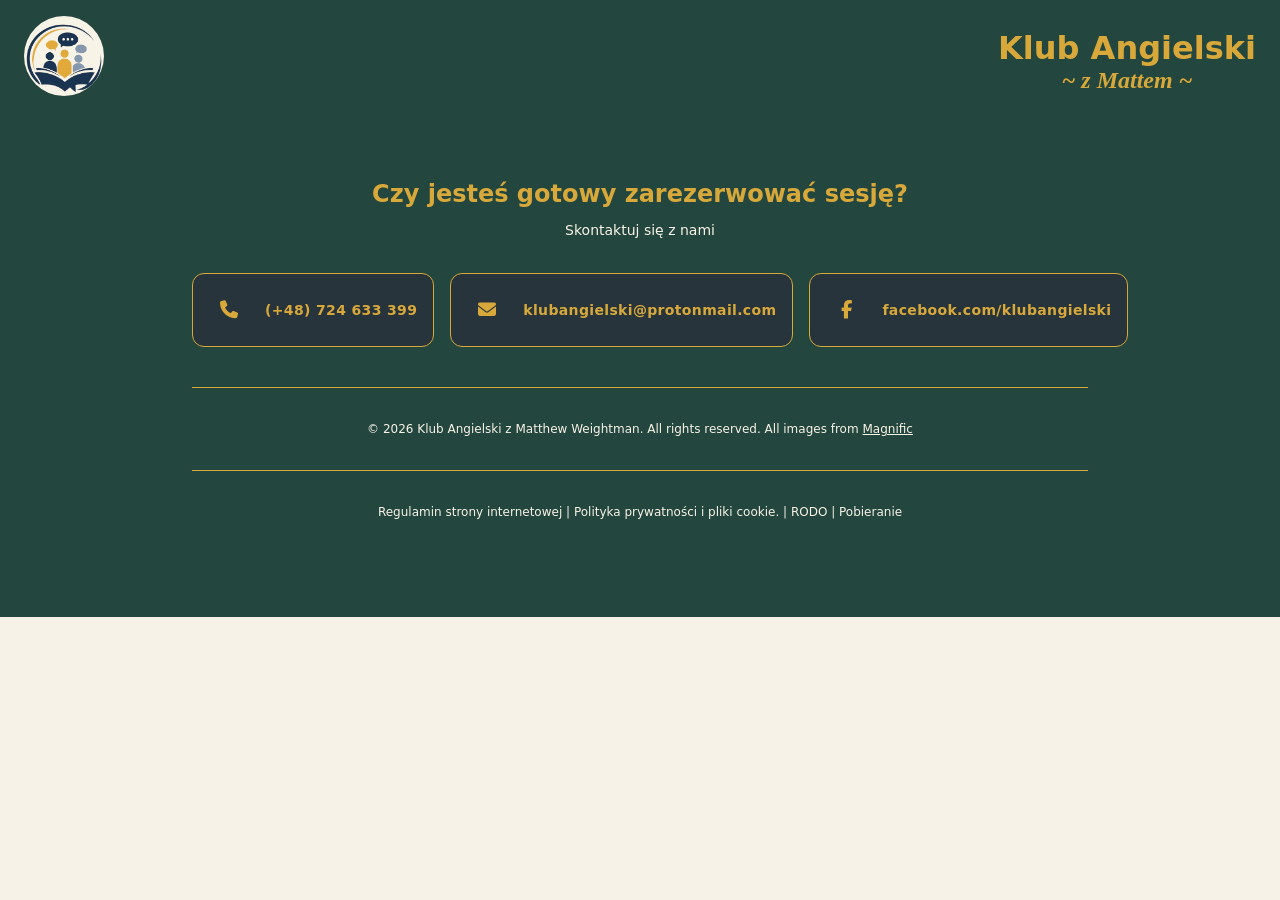
==== pobieranie.html @ d410db56 "Add regulamin pages, fix css alignment, add footer links, add prose class" ====
<!DOCTYPE html>
<html lang="en">

<head>
    <meta charset="UTF-8">
    <meta name="viewport" content="width=device-width, initial-scale=1.0">
    <link rel="shortcut icon" href="images/uk_flag.png">
    <title>Klub Angielski | Native Speaker | Zabawa i Gry po angielsku</title>
    <script src="https://ajax.googleapis.com/ajax/libs/jquery/3.5.1/jquery.min.js"></script>
    <link rel="stylesheet" href="https://cdnjs.cloudflare.com/ajax/libs/font-awesome/6.4.0/css/all.min.css">
    <link rel="stylesheet" href="styleSheet.css">
</head>

<body class="page-body">

    <header class="site-header">
        <div class="header-container">
            <a href="index.html"><img class="ka-logo" src="images/logo-klub-angielski.png"></a>
            <div class="site-logo">
                <a href="index.html" style="overflow: visible;">Klub Angielski</a>
                <div class="site-logo-cursive"><a href="#">~ z Mattem ~</a></div>
            </div>
        </div>
    </header>

    <main>

        <!-- CONTENT HERE -->
         
    </main>

    <footer id="contact" class="site-footer">
        <div class="footer-container">
            <h2 class="footer-title">Czy jesteś gotowy zarezerwować sesję?</h2>
            <p class="footer-subtitle">Skontaktuj się z nami</p>

            <div class="footer-grid">
                <!-- TELEPHONE -->
                <a href="tel:+48724633399" class="contact-card">
                    <div class="contact-icon">
                        <i class="fa-solid fa-phone"></i>
                    </div>
                    <div>
                        <!-- <span class="contact-label">Zadzwoń do nas</span> -->
                        <span class="contact-value">(+48)&nbsp;724&nbsp;633&nbsp;399</span>
                    </div>
                </a>
                <!-- EMAIL -->
                <a href="mailto:klubangielski@protonmail.com?subject=Zapytanie" class="contact-card">
                    <div class="contact-icon">
                        <i class="fa-solid fa-envelope"></i>
                    </div>
                    <div>
                        <!-- <span class="contact-label">Wyślij e-mail</span> -->
                        <span class="contact-value">klubangielski@protonmail.com</span>
                    </div>
                </a>
                <!-- SOCIAL -->
                <a href="https://www.facebook.com/profile.php?id=61588768049667" target="_blank" class="contact-card">
                    <div class="contact-icon">
                        <i class="fa-brands fa-facebook-f"></i>
                    </div>
                    <div>
                        <!-- <span class="contact-label">Media społecznościowe</span> -->
                        <span class="contact-value">facebook.com/klubangielski</span>
                    </div>
                </a>
            </div>

            <div class="footer-copyright">
                &copy; 2026 Klub Angielski z Matthew Weightman. All rights reserved.
                <a href="https://www.magnific.com">All images from <u>Magnific</u></a>
            </div>
            <div class="footer-regulations">
                <a href="regulamin-strony-internetowej.html">Regulamin strony internetowej</a> | <a href="polityka-prywatnosci-i-pliki-cookie.html">Polityka prywatności i pliki cookie.</a> | <a href="rodo.html">RODO</a> | <a href="pobieranie.html">Pobieranie</a>
            </div>

        </div>

    </footer>

</body>

</html>
---- styleSheet.css ----
:root {
    /* Colorset-one-raw-palette */
    --color-honey-gold: #D8A93A;
    --color-warm-ivory: #F7F2E7;
    --color-soft-sage: #A8B99A;
    --color-midnight-evergreen: #23463E;
    /* Colorset-two-raw-palette */
    --color-oxford-blue: #08203E;
    --color-sky-blue: #bde3f3;
    --color-antique-gold: #D8B04A;
    --color-ivory: #F8F3E7;

    /* teen-colorset */
    --teen-primary: var(--color-midnight-evergreen);
    --teen-bg: var(--color-warm-ivory);
    --teen-secondary: var(--color-soft-sage);
    --teen-accent: var(--color-honey-gold);
    /* adult-colorset */
    --adult-primary: var(--color-oxford-blue);
    --adult-bg: var(--color-ivory);
    --adult-secondary: var(--color-sky-blue);
    --adult-accent: var(--color-antique-gold);
    /* text-colorset */
    --text-primary: #27343C;
    --text-secondary: #5A6870;
    --text-on-dark: #F8F3E7;


    /* active-colorset */
    --primary: var(--teen-primary);
    --secondary: var(--teen-secondary);
    --accent: var(--teen-accent);
    --background: var(--teen-bg);

    /* image-refs */
    --kids-group: url(images/cheerful-teenager.jpg);
    --adults-group: url(images/medium-vecteezy_cute-smiling-women-drinking-a-coffee_12711606_medium.jpg);

    /* active-imageset */
    --parallax-bg: var(--kids-group);
    
}

body[data-theme="adult"] {
    --primary: var(--adult-primary);
    --secondary: var(--adult-secondary);
    --accent: var(--adult-accent);
    --background: var(--adult-bg);
    --parallax-bg: var(--adults-group);
}

*,
*::before,
*::after {
    box-sizing: border-box;
    margin: 0;
    padding: 0;
}

html {
    line-height: 1.5;
    -webkit-text-size-adjust: 100%;
}

button {
    background: transparent;
    border: none;
    cursor: pointer;
    font-family: inherit;
}

a {
    text-decoration: none;
    color: inherit;
}

ul {
    list-style: none;
}


/* Global Classes & Body Layout */
.page-body {
    background-color: var(--background);
    color: var(--text-primary);
    font-family: ui-sans-serif, system-ui, -apple-system, BlinkMacSystemFont, "Segoe UI", Roboto, "Helvetica Neue", Arial, sans-serif;
    -webkit-font-smoothing: antialiased;
    -moz-osx-font-smoothing: grayscale;
}

.hidden {
    display: none !important;
}

.mr-1 {
    margin-right: 0.25rem;
}

.mr-2 {
    margin-right: 0.5rem;
}

.text-500 {
    color: var(--text-primary);
}

/* Header and Navigation */
.site-header {
    position: sticky;
    top: 0;
    background-color: var(--primary);
    backdrop-filter: blur(12px);
    -webkit-backdrop-filter: blur(12px);
    border-bottom: 1px solid var(--colorset-one-highlight);
    z-index: 50;
}

.header-container {
    max-width: 80rem;
    margin: 0 auto;
    padding: 1rem 1.5rem;
    display: flex;
    flex-direction: column;
    align-items: center;
    justify-content: space-between;
    gap: 1rem;
}

.ka-logo {
    max-height: 5rem;
    aspect-ratio: 1;
    background-color: var(--text-on-dark);
    border-radius: 50%;
    float: left;
    margin-right: 0.5rem;
}

.site-logo {
    font-size: 2rem;
    font-weight: 900;
    color: var(--accent);
    text-align: center;
    min-width: fit-content;
    height: 4rem;
}

.site-logo:hover, .ka-logo:hover {
    filter: brightness(1.2);
    text-shadow: 3px 3px 0px var(--text-secondary);
}
.site-logo-cursive {
    height: 1.5rem;
    line-height: 1rem;
    font-style: italic;
    font-family: cursive;
    font-size: 1.5rem;
}

.nav-menu {
    display: flex;
    gap: 1.5rem;
    font-size: 0.875rem;
    font-weight: 600;
    letter-spacing: 0.025em;
}

.nav-link {
    color: var(--accent);
    transition: color 0.15s ease-in-out;
}

.nav-link:hover {
    text-shadow: 3px -3px 0px var(--text-secondary);
    text-decoration: underline var(--accent);
}

/* Hero / Parallax Background Section */
.parallax-section {
    position: relative;
    display: flex;
    align-items: center;
    justify-content: center;
    padding: 8rem 0;
    /* margin-top: 2rem; */
    background-image: var(--parallax-bg);
    background-attachment: fixed;
    background-position: center;
    background-repeat: no-repeat;
    background-size: cover;
}

.parallax-overlay {
    position: absolute;
    inset: 0;
    background-color: rgba(0, 0, 0, 0.1);
}

.parallax-content {
    position: relative;
    z-index: 10;
    text-align: center;
    color: var(--accent);
    padding: 0 1.5rem;
}

.hero-title {
    font-size: 2.25rem;
    font-weight: 800;
    letter-spacing: -0.025em;
    -webkit-text-stroke: 1px var(--primary);
    color: var(--accent);
    margin-bottom: 1rem;
    text-shadow: 4px 4px 0px var(--primary);
    height: 7rem;
}

.text-highlight {
    color: var(--secondary);
}

.hero-subtitle {
    font-size: 1.125rem;
    font-weight: bold;
    -webkit-text-stroke: 1px rgb(36, 36, 36);
    color: var(--accent);
    margin-bottom: 2.5rem;
    max-width: 36rem;
    height: 5rem;
    margin-left: auto;
    margin-right: auto;
    text-shadow: 2px 2px 0px var(--primary);
}

/* Switch Toggles */
.toggle-container {
    display: inline-flex;
    padding: 0.375rem;
    background-color: var(--primary);
    backdrop-filter: blur(4px);
    border-radius: 9999px;
    box-shadow: inset 0 2px 4px 0 rgba(0, 0, 0, 0.06);
}

.btn-toggle {
    padding: 0.75rem 2rem;
    font-size: 0.875rem;
    font-weight: 700;
    border-radius: 9999px;
    transition: all 0.3s ease;
}

.btn-toggle-active {
    background-color: var(--accent);
    color: var(--text-primary);
    box-shadow: 0 4px 6px -1px rgba(0, 0, 0, 0.1), 0 2px 4px -1px rgba(0, 0, 0, 0.06);
}

.btn-toggle-inactive {
    color: var(--text-secondary);
}

.btn-toggle-inactive:hover {
    color: var(--accent);
}

/* Main Content & Dynamic Cards */
.main-content {
    max-width: 95%;
    margin: auto;
    padding: 3rem 1.5rem;
}

.card-grid {
    margin: auto;
    max-width: 95%;
    display: grid;
    grid-template-columns: 1fr;
    gap: 2rem;
    transition: opacity 0.3s ease;
}

.card-item {
    background-color: var(--background);
    backdrop-filter: blur(4px);
    border: 1px solid var(--secondary);
    border-radius: 1rem;
    padding: 1.5rem;
    box-shadow: 0 1px 2px 0 rgba(0, 0, 0, 0.05);
    transition: all 0.3s ease;
    display: flex;
    flex-direction: column;
    justify-content: space-between;
    /* aspect-ratio: 1; */
    max-width: 100%;
}

.card-item:hover {
    box-shadow: 20px 20px 25px -5px rgba(0, 0, 0, 0.1), 10px 10px 10px -5px rgba(0, 0, 0, 0.04), -20px -20px 25px -5px rgba(0, 0, 0, 0.1), -10px -10px 10px -5px rgba(0, 0, 0, 0.04);
    border-color: var(--primary);
    background-color: var(--secondary);
}

.card-tag {
    display: inline-block;
    font-size: 0.75rem;
    font-weight: 700;
    text-transform: uppercase;
    padding: 0.25rem 0.75rem;
    border-radius: 9999px;
    margin-bottom: 1rem;
    color: var(--accent);
    background-color: var(--primary);
}

.card-title {
    font-size: 1.25rem;
    font-weight: 700;
    color: var(--text-primary);
    margin-bottom: 0.5rem;
}

.card-desc {
    color: var(--text-secondary);
    font-weight: bold;
    font-size: 0.875rem;
    line-height: 1.625;
    margin-bottom: 1.5rem;
}

.card-list {
    color: var(--text-secondary);
    font-weight: bold;
    font-size: 0.875rem;
    line-height: 1.625;
    margin-bottom: 1.5rem;
    list-style-type: disc;
    list-style-position: inside;
}
.card-footer {
    border-top: 1px solid var(--primary);
    padding-top: 1rem;
    display: flex;
    justify-content: space-between;
    align-items: center;
    font-size: 0.75rem;
    color: var(--text-secondary);
    font-weight: 500;
}

.card-image {
    position: relative;
    background-position: center;
    background-size: cover;
    box-shadow: inset 20px 20px 25px -5px var(--background), inset 10px 10px 10px -5px var(--background), inset -20px -20px 25px -5px var(--background), inset -10px -10px 10px -5px var(--background);
    /* aspect-ratio: 1; */
}

/* Pricing Area */
.pricing-section {
    background-color: var(--background);
    border-top: 1px solid var(--primary);
    border-bottom: 1px solid var(--primary);
    padding: 5rem 1.5rem;
}

.pricing-container {
    max-width: 80rem;
    margin: 0 auto;
}

.pricing-header {
    text-align: center;
    margin-bottom: 3.5rem;
}

.pricing-title {
    font-size: 1.875rem;
    font-weight: 800;
    color: var(--text-primary);
    letter-spacing: -0.025em;
}

.pricing-subtitle {
    color: var(--text-primary);
    margin-top: 0.5rem;
}

.pricing-grid {
    display: grid;
    grid-template-columns: 1fr;
    gap: 2rem;
    max-width: 64rem;
    margin: 0 auto;
}

.price-card {
    background-color: var(--background);
    border: 1px solid var(--secondary);
    border-radius: 1rem;
    padding: 2rem;
    display: flex;
    flex-direction: column;
    justify-content: space-between;
    box-shadow: 0 1px 2px 0 rgba(0, 0, 0, 0.05);
    color: var(--text-primary);
}

.price-card-featured {
    background-color: var(--secondary);
    border: 2px solid var(--primary);
    border-radius: 1rem;
    padding: 2rem;
    display: flex;
    flex-direction: column;
    justify-content: space-between;
    box-shadow: 0 4px 6px -1px rgba(0, 0, 0, 0.1), 0 2px 4px -1px rgba(0, 0, 0, 0.06);
    position: relative;
    transform: scale(1.05);
}

.price-badge {
    position: absolute;
    top: 0;
    right: 1.5rem;
    transform: translateY(-50%);
    background-color: var(--primary);
    color: var(--accent);
    font-size: 0.75rem;
    font-weight: 700;
    letter-spacing: 0.1em;
    text-transform: uppercase;
    padding: 0.25rem 0.75rem;
    border-radius: 9999px;
}

.price-card-title {
    font-size: 1.125rem;
    font-weight: 700;
    margin-bottom: 0.25rem;
}

.price-card-sub {
    font-size: 0.75rem;
    margin-bottom: 1.5rem;
}

.price-amount-row {
    display: flex;
    align-items: baseline;
    gap: 0.25rem;
    margin-bottom: 1.5rem;
}

.price-amount {
    font-size: 2.25rem;
    font-weight: 900;
}

.price-unit {
    font-size: 0.875rem;
}

.price-note {
    font-size: 0.75rem;
    font-weight: 600;
    margin-bottom: 1rem;
    background-color: var(--accent);
    padding: 0.5rem;
    border-radius: 0.5rem;
    text-align: center;
}

.price-features {
    display: flex;
    flex-direction: column;
    gap: 0.75rem;
    font-size: 0.875rem;
    /* color: var(--primary); */
}

.btn-price {
    margin-top: 2rem;
    display: block;
    width: 100%;
    text-align: center;
    font-weight: 700;
    padding: 0.75rem 0;
    border-radius: 0.75rem;
    transition: background-color 0.2s ease;
    font-size: 0.875rem;
}

.btn-price {
    background-color: var(--primary);
    color: var(--accent);
    box-shadow: 0 4px 6px -1px rgba(199, 210, 254, 1);
}

.btn-price:hover {
    background-color: var(--accent);
    color: var(--primary);
}

/* Footer */
.site-footer {
    background-color: var(--primary);
    color: var(--text-on-dark);
    padding: 4rem 1.5rem;
}

.footer-container {
    max-width: 56rem;
    margin: 0 auto;
    text-align: center;
}

.footer-title {
    font-size: 1.5rem;
    font-weight: 700;
    color: var(--accent);
    margin-bottom: 0.5rem;
}

.footer-subtitle {
    color: var(--text-on-dark);
    font-size: 0.875rem;
    margin-bottom: 2rem;
}

.footer-grid {
    display: grid;
    grid-template-columns: 1fr;
    gap: 1rem;
    margin-bottom: 2.5rem;
    text-align: left;
    max-width: 56rem;
    margin-left: auto;
    margin-right: auto;
}

.contact-card {
    display: flex;
    align-items: center;
    gap: 1rem;
    background-color: var(--text-primary);
    padding: 1rem;
    border-radius: 0.75rem;
    border: 1px solid var(--accent);
    transition: border-color 0.2s ease;
    color: var(--accent);
}

.contact-card:hover {
    border-color: var(--secondary);
    color: var(--text-on-dark);
}

.contact-icon {
    width: 2.5rem;
    height: 2.5rem;
    border-radius: 0.5rem;
    background-color: rgba(var(--secondary), 0.2);
    display: flex;
    align-items: center;
    justify-content: center;
    font-size: 1.125rem;
    flex-shrink: 0;
}

.contact-label {
    display: block;
    font-size: 0.75rem;
    text-transform: uppercase;
    font-weight: 700;
    letter-spacing: 0.05em;
}

.contact-value {
    font-size: 0.875rem;
    font-weight: 600;
    letter-spacing: 0.025em;
}

.footer-copyright {
    border-top: 1px solid var(--accent);
    border-bottom: 1px solid var(--accent);
    padding-top: 2rem;
    padding-bottom: 2rem;
    font-size: 0.75rem;
    color: var(--color-text-secondary);
}

.footer-regulations {
    padding-top: 2rem;
    padding-bottom: 2rem;
    font-size: 0.75rem;
    color: var(--color-text-secondary);
}

.footer-regulations a:hover {
    text-decoration: underline;
}

.prose {
    padding: 2rem;
}

.prose > h1, .prose > h2, .prose > ul, .prose > p {
    margin: auto;
    max-width: 768px;
    padding: 1rem;

}

/* MEDIA QUERIES */

@media (min-width: 640px) {
    .header-container {
        flex-direction: row;
    }
    .hero-title {
        font-size: 3rem;
    }
    .footer-grid {
        grid-template-columns: repeat(3, 1fr);
    }
}

@media (max-width: 640px) {
    .nav-menu {
        border-top: 1px solid var(--accent);
        padding-top: 5px;
    }
    .ka-logo {
        margin-bottom: -2rem;
        margin-right: 0rem;
    }
}

@media (min-width: 768px) {
    .card-grid {
        grid-template-columns: repeat(3, 1fr);
    }
    .pricing-grid {
        grid-template-columns: repeat(3, 1fr);
    }   
}

@media (max-width: 768px) {
    .card-image {
        aspect-ratio: 1;
    }
}
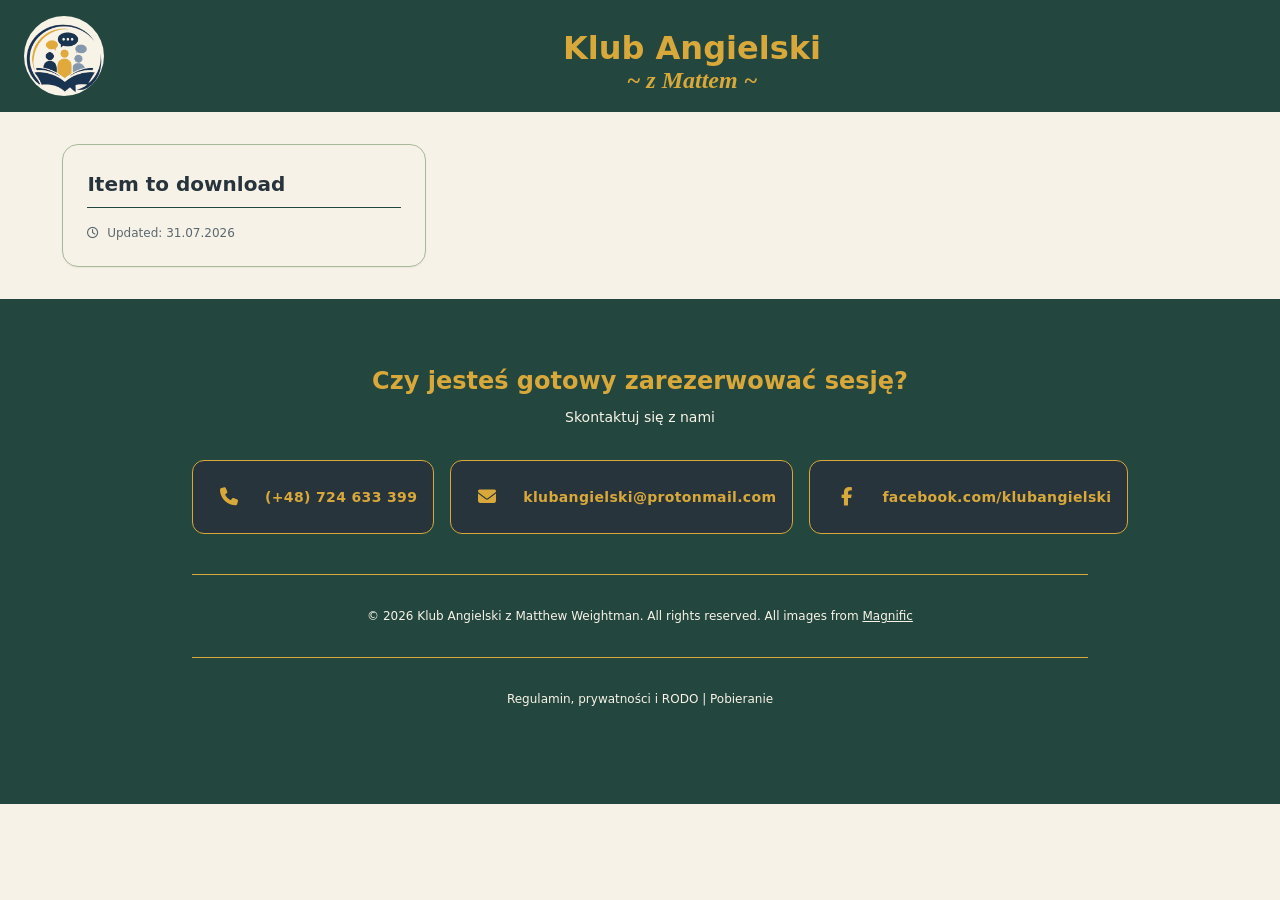
==== commit 3b0fe996: "Add to regulamin, pobieranie, add resource folder Fix footer, header layout, minor css fixes Text fi" ====
--- a/pobieranie.html
+++ b/pobieranie.html
@@ -23,9 +23,21 @@
         </div>
     </header>
 
-    <main>
+    <main style="margin: 2rem">
 
-        <!-- CONTENT HERE -->
+        <div class="card-grid">
+            <div class="card-item">
+                <a href="resources/20260515_Kalendarz_roku_szkolnego_20262027.pdf" target="_blank" rel="noopener noreferrer">
+                <div>
+                    <h3 class="card-title">Item to download</h3>
+                    
+                </div>
+                <div class="card-footer">
+                    <span><i class="fa-regular fa-clock mr-1"></i> Updated: 31.07.2026</span>
+                </div>
+                </a>
+            </div>
+        </div>
          
     </main>
 
@@ -72,7 +84,7 @@
                 <a href="https://www.magnific.com">All images from <u>Magnific</u></a>
             </div>
             <div class="footer-regulations">
-                <a href="regulamin-strony-internetowej.html">Regulamin strony internetowej</a> | <a href="polityka-prywatnosci-i-pliki-cookie.html">Polityka prywatności i pliki cookie.</a> | <a href="rodo.html">RODO</a> | <a href="pobieranie.html">Pobieranie</a>
+                <a href="regulamin.html">Regulamin, prywatności i RODO</a> | <a href="pobieranie.html">Pobieranie</a>
             </div>
 
         </div>
--- a/styleSheet.css
+++ b/styleSheet.css
@@ -38,7 +38,7 @@
 
     /* active-imageset */
     --parallax-bg: var(--kids-group);
-    
+
 }
 
 body[data-theme="adult"] {
@@ -136,6 +136,7 @@
 }
 
 .site-logo {
+    margin: auto;
     font-size: 2rem;
     font-weight: 900;
     color: var(--accent);
@@ -144,10 +145,12 @@
     height: 4rem;
 }
 
-.site-logo:hover, .ka-logo:hover {
+.site-logo:hover,
+.ka-logo:hover {
     filter: brightness(1.2);
     text-shadow: 3px 3px 0px var(--text-secondary);
 }
+
 .site-logo-cursive {
     height: 1.5rem;
     line-height: 1rem;
@@ -336,6 +339,7 @@
     list-style-type: disc;
     list-style-position: inside;
 }
+
 .card-footer {
     border-top: 1px solid var(--primary);
     padding-top: 1rem;
@@ -357,6 +361,7 @@
 
 /* Pricing Area */
 .pricing-section {
+    
     background-color: var(--background);
     border-top: 1px solid var(--primary);
     border-bottom: 1px solid var(--primary);
@@ -602,15 +607,37 @@
 }
 
 .prose {
+    margin: auto;
     padding: 2rem;
-}
-
-.prose > h1, .prose > h2, .prose > ul, .prose > p {
-    margin: auto;
     max-width: 768px;
+}
+
+.prose>article {
+    border-radius: 2rem;
+    background-color: #c1c1c2;
     padding: 1rem;
-
-}
+    margin: 1rem;
+}
+
+.prose>h1 {
+    padding: 1rem;
+    text-align: center;
+    border: 1px solid var(--accent);
+    border-radius: 2rem;
+    background-color: var(--primary);
+    color: var(--accent);
+}
+
+.prose>h1:hover {
+    color: var(--text-primary);
+    background-color: var(--accent);
+    cursor: pointer;
+}
+
+.prose>h2 {
+    text-align: center;
+}
+
 
 /* MEDIA QUERIES */
 
@@ -618,9 +645,11 @@
     .header-container {
         flex-direction: row;
     }
+
     .hero-title {
         font-size: 3rem;
     }
+
     .footer-grid {
         grid-template-columns: repeat(3, 1fr);
     }
@@ -631,6 +660,7 @@
         border-top: 1px solid var(--accent);
         padding-top: 5px;
     }
+
     .ka-logo {
         margin-bottom: -2rem;
         margin-right: 0rem;
@@ -641,15 +671,20 @@
     .card-grid {
         grid-template-columns: repeat(3, 1fr);
     }
+
     .pricing-grid {
         grid-template-columns: repeat(3, 1fr);
-    }   
+    }
+
+    
 }
 
 @media (max-width: 768px) {
     .card-image {
         aspect-ratio: 1;
     }
-}
-
-
+    /* .parallax-section {
+        background-size:cover;
+        background-position: right;
+    } */
+}
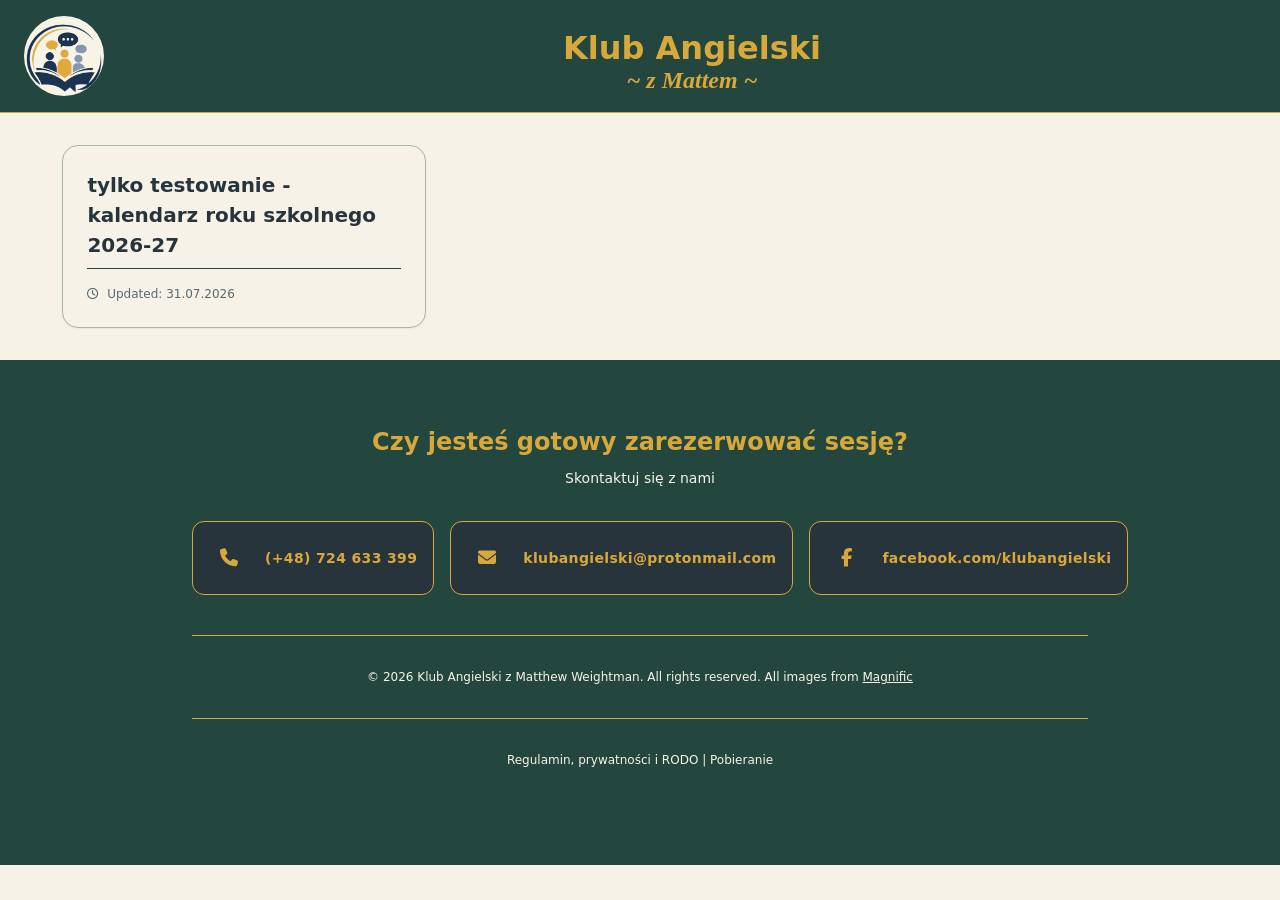
==== commit 64909c60: "Amend download text and title text" ====
--- a/pobieranie.html
+++ b/pobieranie.html
@@ -29,7 +29,7 @@
             <div class="card-item">
                 <a href="resources/20260515_Kalendarz_roku_szkolnego_20262027.pdf" target="_blank" rel="noopener noreferrer">
                 <div>
-                    <h3 class="card-title">Item to download</h3>
+                    <h3 class="card-title">tylko testowanie - kalendarz roku szkolnego 2026-27</h3>
                     
                 </div>
                 <div class="card-footer">
--- a/styleSheet.css
+++ b/styleSheet.css
@@ -33,8 +33,8 @@
     --background: var(--teen-bg);
 
     /* image-refs */
-    --kids-group: url(images/cheerful-teenager.jpg);
-    --adults-group: url(images/medium-vecteezy_cute-smiling-women-drinking-a-coffee_12711606_medium.jpg);
+    --kids-group: url(images/parallax-bg-teen.png);
+    --adults-group: url(images/parallax-bg-adult.png);
 
     /* active-imageset */
     --parallax-bg: var(--kids-group);
@@ -92,6 +92,11 @@
     display: none !important;
 }
 
+.selected {
+    border-top: 3px solid var(--accent);
+    font-weight: bolder;
+}
+
 .mr-1 {
     margin-right: 0.25rem;
 }
@@ -106,13 +111,14 @@
 
 /* Header and Navigation */
 .site-header {
-    position: sticky;
+    position:sticky;
     top: 0;
     background-color: var(--primary);
-    backdrop-filter: blur(12px);
-    -webkit-backdrop-filter: blur(12px);
-    border-bottom: 1px solid var(--colorset-one-highlight);
+    /* backdrop-filter: blur(12px); */
+    /* -webkit-backdrop-filter: blur(12px); */
+    border-bottom: 1px solid var(--accent);
     z-index: 50;
+    max-height: 20%;
 }
 
 .header-container {
@@ -164,17 +170,20 @@
     gap: 1.5rem;
     font-size: 0.875rem;
     font-weight: 600;
-    letter-spacing: 0.025em;
 }
 
 .nav-link {
     color: var(--accent);
-    transition: color 0.15s ease-in-out;
+    padding: 3px;
+    /* transition: color 0.15s ease-in-out; */
 }
 
 .nav-link:hover {
-    text-shadow: 3px -3px 0px var(--text-secondary);
+    color: var(--text-primary);
+    background-color: var(--accent);
+    /* text-shadow: 3px -3px 0px var(--text-secondary);
     text-decoration: underline var(--accent);
+    translate: -5% 5%; */
 }
 
 /* Hero / Parallax Background Section */
@@ -183,7 +192,8 @@
     display: flex;
     align-items: center;
     justify-content: center;
-    padding: 8rem 0;
+    padding: 4rem 0;
+    height: 90vh;
     /* margin-top: 2rem; */
     background-image: var(--parallax-bg);
     background-attachment: fixed;
@@ -203,18 +213,26 @@
     z-index: 10;
     text-align: center;
     color: var(--accent);
-    padding: 0 1.5rem;
-}
+    padding: 0 1rem;
+    display: grid;
+    grid-template-rows: 1fr;
+    gap: 1rem;
+    align-items: center;
+}
+
+/* @supports(-webkit-text-stroke: 1px var(--primary)) {
+    .hero-title, .hero-subtitle {
+        -webkit-text-stroke: 1px var(--primary);
+    }
+} */
 
 .hero-title {
     font-size: 2.25rem;
-    font-weight: 800;
-    letter-spacing: -0.025em;
-    -webkit-text-stroke: 1px var(--primary);
+    font-weight: 900;
     color: var(--accent);
     margin-bottom: 1rem;
     text-shadow: 4px 4px 0px var(--primary);
-    height: 7rem;
+    height: 4rem;
 }
 
 .text-highlight {
@@ -222,13 +240,12 @@
 }
 
 .hero-subtitle {
-    font-size: 1.125rem;
+    font-size: 1.5rem;
     font-weight: bold;
-    -webkit-text-stroke: 1px rgb(36, 36, 36);
     color: var(--accent);
     margin-bottom: 2.5rem;
     max-width: 36rem;
-    height: 5rem;
+    height: 4rem;
     margin-left: auto;
     margin-right: auto;
     text-shadow: 2px 2px 0px var(--primary);
@@ -236,12 +253,14 @@
 
 /* Switch Toggles */
 .toggle-container {
+    width:fit-content;
     display: inline-flex;
     padding: 0.375rem;
     background-color: var(--primary);
     backdrop-filter: blur(4px);
     border-radius: 9999px;
     box-shadow: inset 0 2px 4px 0 rgba(0, 0, 0, 0.06);
+    margin: 2rem auto;
 }
 
 .btn-toggle {
@@ -271,6 +290,7 @@
     max-width: 95%;
     margin: auto;
     padding: 3rem 1.5rem;
+    border-bottom: 1px solid var(--primary);
 }
 
 .card-grid {
@@ -324,8 +344,8 @@
 
 .card-desc {
     color: var(--text-secondary);
-    font-weight: bold;
-    font-size: 0.875rem;
+    /* font-weight: bold; */
+    /* font-size: 0.875rem; */
     line-height: 1.625;
     margin-bottom: 1.5rem;
 }
@@ -340,6 +360,20 @@
     list-style-position: inside;
 }
 
+.card-int-detail {
+    color: var(--text-secondary);
+    margin: 1rem auto;
+    text-align: center;
+    border: 1px solid var(--primary);
+    border-radius: 9999px;
+}
+
+.card-int-detail:hover {
+    cursor: pointer;
+    background-color: var(--accent);
+    color: var(--text-primary);
+}
+
 .card-footer {
     border-top: 1px solid var(--primary);
     padding-top: 1rem;
@@ -363,7 +397,7 @@
 .pricing-section {
     
     background-color: var(--background);
-    border-top: 1px solid var(--primary);
+    /* border-top: 1px solid var(--primary); */
     border-bottom: 1px solid var(--primary);
     padding: 5rem 1.5rem;
 }
@@ -651,33 +685,24 @@
     }
 
     .footer-grid {
-        grid-template-columns: repeat(3, 1fr);
+        grid-template-columns: repeat(2, 1fr);
     }
 }
 
 @media (max-width: 640px) {
     .nav-menu {
         border-top: 1px solid var(--accent);
-        padding-top: 5px;
+        /* padding-top: 5px; */
     }
 
     .ka-logo {
         margin-bottom: -2rem;
         margin-right: 0rem;
     }
-}
-
-@media (min-width: 768px) {
-    .card-grid {
-        grid-template-columns: repeat(3, 1fr);
-    }
-
-    .pricing-grid {
-        grid-template-columns: repeat(3, 1fr);
-    }
-
-    
-}
+
+}
+
+
 
 @media (max-width: 768px) {
     .card-image {
@@ -687,4 +712,28 @@
         background-size:cover;
         background-position: right;
     } */
+}
+
+@media (min-width: 768px) {
+    .card-grid {
+        grid-template-columns: repeat(2, 1fr);
+    }
+
+    .pricing-grid {
+        grid-template-columns: repeat(2, 1fr);
+    }
+
+    .footer-grid {
+        grid-template-columns: repeat(3, 1fr);
+    }
+}
+
+@media (min-width: 1200px) {
+    .card-grid {
+        grid-template-columns: repeat(3, 1fr);
+    }
+
+    .pricing-grid {
+        grid-template-columns: repeat(3, 1fr);
+    }
 }
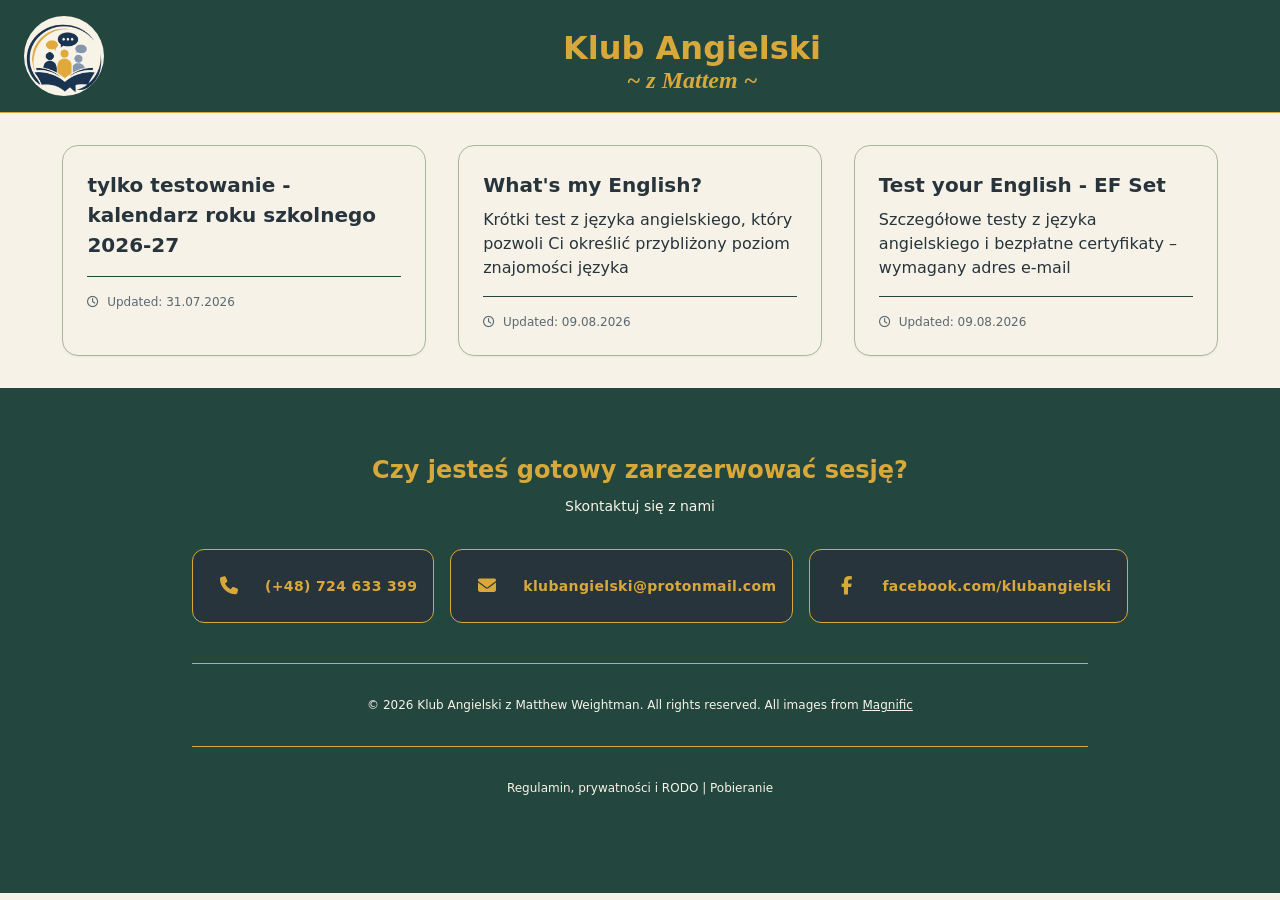
==== commit 9a37b181: "Edit adult page, add map and seervice area, clarify pricing" ====
--- a/pobieranie.html
+++ b/pobieranie.html
@@ -24,21 +24,47 @@
     </header>
 
     <main style="margin: 2rem">
+        <div class="card-grid">
 
-        <div class="card-grid">
             <div class="card-item">
-                <a href="resources/20260515_Kalendarz_roku_szkolnego_20262027.pdf" target="_blank" rel="noopener noreferrer">
-                <div>
-                    <h3 class="card-title">tylko testowanie - kalendarz roku szkolnego 2026-27</h3>
-                    
-                </div>
-                <div class="card-footer">
-                    <span><i class="fa-regular fa-clock mr-1"></i> Updated: 31.07.2026</span>
-                </div>
+                <a href="resources/20260515_Kalendarz_roku_szkolnego_20262027.pdf" target="_blank"
+                    rel="noopener noreferrer">
+                    <div>
+                        <h3 class="card-title">tylko testowanie - kalendarz roku szkolnego 2026-27</h3>
+
+                    </div>
+                    <div class="card-footer">
+                        <span><i class="fa-regular fa-clock mr-1"></i> Updated: 31.07.2026</span>
+                    </div>
                 </a>
             </div>
+
+            <div class="card-item">
+                <a href="https://whatsmyenglish.com/" target="_blank" rel="noopener noreferrer">
+                    <div>
+                        <h3 class="card-title">What's my English?</h3>
+                        <p>Krótki test z języka angielskiego, który pozwoli Ci określić przybliżony poziom znajomości
+                            języka</p>
+                    </div>
+                    <div class="card-footer">
+                        <span><i class="fa-regular fa-clock mr-1"></i> Updated: 09.08.2026</span>
+                    </div>
+                </a>
+            </div>
+
+            <div class="card-item">
+                <a href="https://www.efset.org/" target="_blank" rel="noopener noreferrer">
+                    <div>
+                        <h3 class="card-title">Test your English - EF Set</h3>
+                        <p>Szczegółowe testy z języka angielskiego i bezpłatne certyfikaty – wymagany adres e-mail</p>
+                    </div>
+                    <div class="card-footer">
+                        <span><i class="fa-regular fa-clock mr-1"></i> Updated: 09.08.2026</span>
+                    </div>
+                </a>
+            </div>
+
         </div>
-         
     </main>
 
     <footer id="contact" class="site-footer">
--- a/styleSheet.css
+++ b/styleSheet.css
@@ -376,6 +376,7 @@
 
 .card-footer {
     border-top: 1px solid var(--primary);
+    margin-top: 1rem;
     padding-top: 1rem;
     display: flex;
     justify-content: space-between;
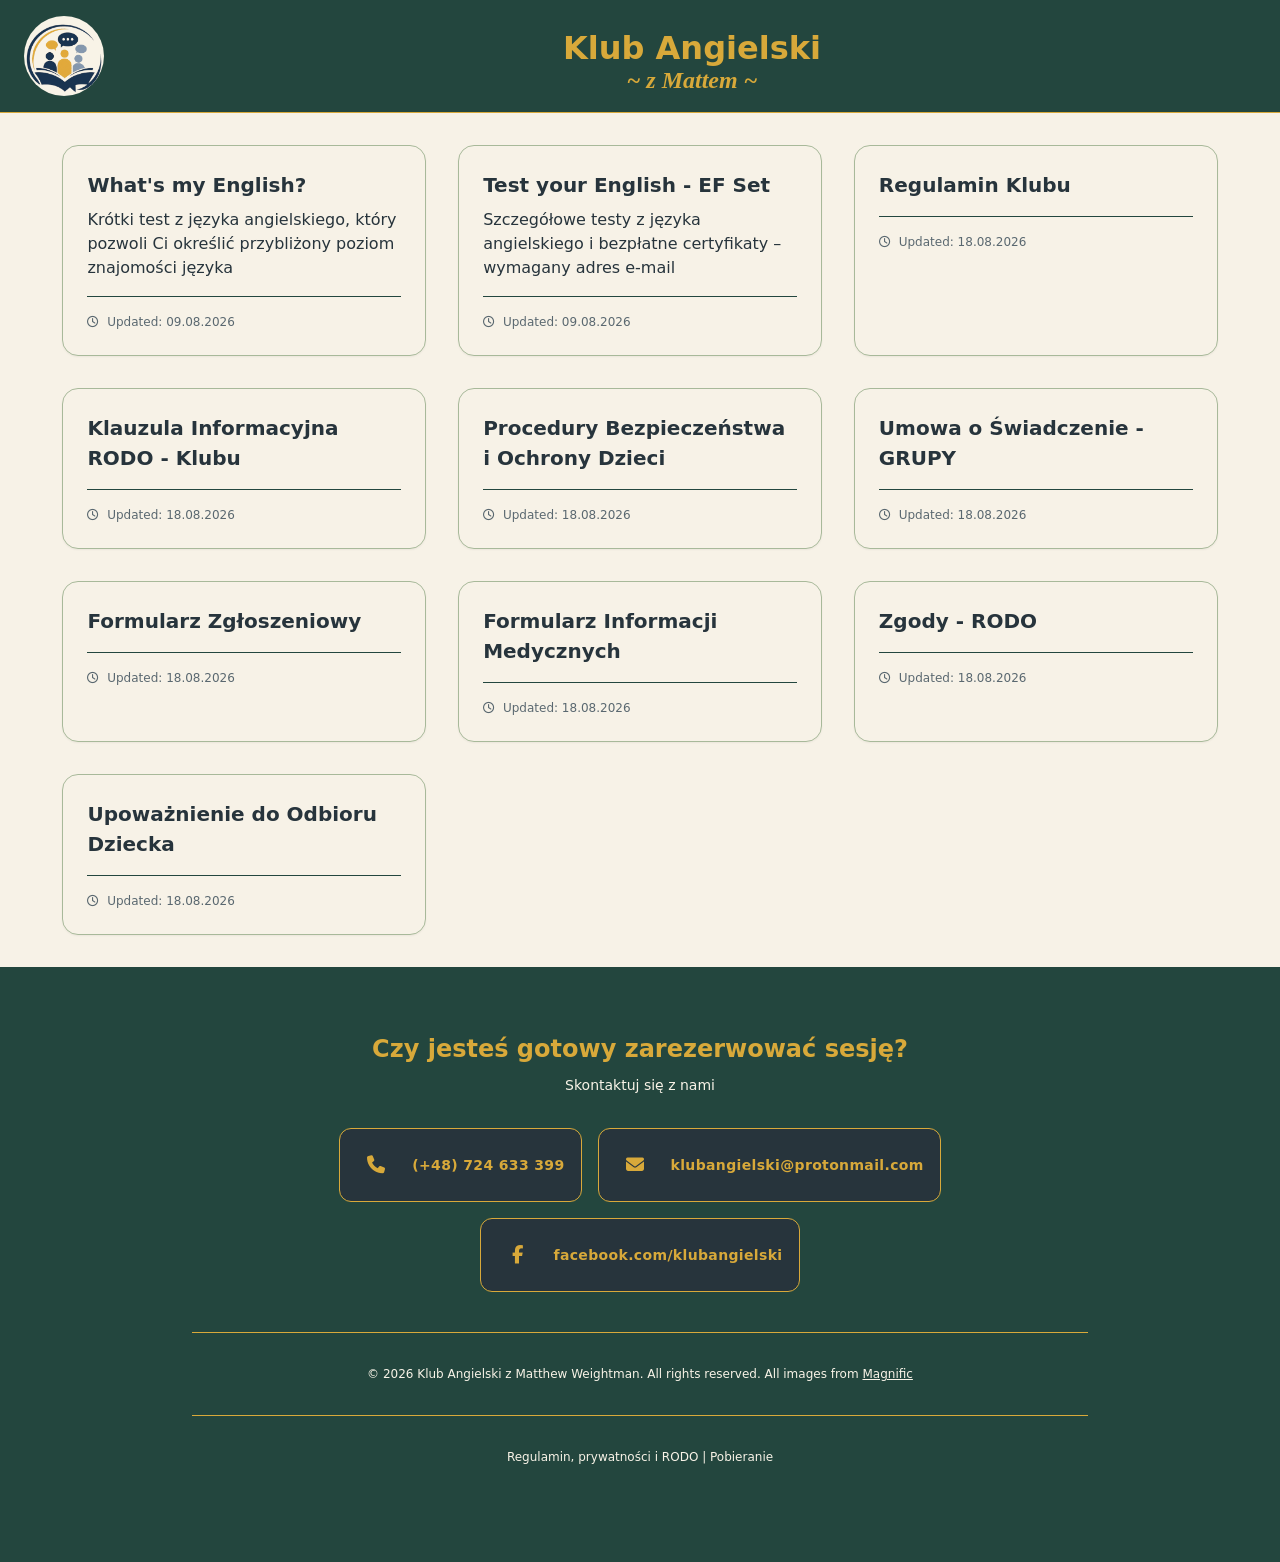
==== commit 39822d5c: "Upload regulamin, umowa, formularz i zgody. Add cardsa nd links to pobieranie" ====
--- a/pobieranie.html
+++ b/pobieranie.html
@@ -27,19 +27,6 @@
         <div class="card-grid">
 
             <div class="card-item">
-                <a href="resources/20260515_Kalendarz_roku_szkolnego_20262027.pdf" target="_blank"
-                    rel="noopener noreferrer">
-                    <div>
-                        <h3 class="card-title">tylko testowanie - kalendarz roku szkolnego 2026-27</h3>
-
-                    </div>
-                    <div class="card-footer">
-                        <span><i class="fa-regular fa-clock mr-1"></i> Updated: 31.07.2026</span>
-                    </div>
-                </a>
-            </div>
-
-            <div class="card-item">
                 <a href="https://whatsmyenglish.com/" target="_blank" rel="noopener noreferrer">
                     <div>
                         <h3 class="card-title">What's my English?</h3>
@@ -60,6 +47,110 @@
                     </div>
                     <div class="card-footer">
                         <span><i class="fa-regular fa-clock mr-1"></i> Updated: 09.08.2026</span>
+                    </div>
+                </a>
+            </div>
+
+            <div class="card-item">
+                <a href="resources/REGULAMIN KLUBU ANGIELSKIEGO Z MATTEM.pdf" target="_blank"
+                    rel="noopener noreferrer">
+                    <div>
+                        <h3 class="card-title">Regulamin Klubu</h3>
+
+                    </div>
+                    <div class="card-footer">
+                        <span><i class="fa-regular fa-clock mr-1"></i> Updated: 18.08.2026</span>
+                    </div>
+                </a>
+            </div>
+
+            <div class="card-item">
+                <a href="resources/KLAUZULA INFORMACYJNA RODO.pdf" target="_blank"
+                    rel="noopener noreferrer">
+                    <div>
+                        <h3 class="card-title">Klauzula Informacyjna RODO - Klubu</h3>
+
+                    </div>
+                    <div class="card-footer">
+                        <span><i class="fa-regular fa-clock mr-1"></i> Updated: 18.08.2026</span>
+                    </div>
+                </a>
+            </div>
+
+            <div class="card-item">
+                <a href="resources/PROCEDURY BEZPIECZEŃSTWA I OCHRONY DZIECI.pdf" target="_blank"
+                    rel="noopener noreferrer">
+                    <div>
+                        <h3 class="card-title">Procedury Bezpieczeństwa i&nbsp;Ochrony Dzieci</h3>
+
+                    </div>
+                    <div class="card-footer">
+                        <span><i class="fa-regular fa-clock mr-1"></i> Updated: 18.08.2026</span>
+                    </div>
+                </a>
+            </div>
+
+            <div class="card-item">
+                <a href="resources/Umowa o świadczenie usług edukacyjnych GRUPY.pdf" target="_blank"
+                    rel="noopener noreferrer">
+                    <div>
+                        <h3 class="card-title">Umowa o&nbsp;Świadczenie - GRUPY</h3>
+
+                    </div>
+                    <div class="card-footer">
+                        <span><i class="fa-regular fa-clock mr-1"></i> Updated: 18.08.2026</span>
+                    </div>
+                </a>
+            </div>
+
+            <div class="card-item">
+                <a href="resources/FORMULARZ ZGŁOSZENIOWY.pdf" target="_blank"
+                    rel="noopener noreferrer">
+                    <div>
+                        <h3 class="card-title">Formularz Zgłoszeniowy</h3>
+
+                    </div>
+                    <div class="card-footer">
+                        <span><i class="fa-regular fa-clock mr-1"></i> Updated: 18.08.2026</span>
+                    </div>
+                </a>
+            </div>
+
+            <div class="card-item">
+                <a href="resources/FORMULARZ INFORMACJI MEDYCZNYCH.pdf" target="_blank"
+                    rel="noopener noreferrer">
+                    <div>
+                        <h3 class="card-title">Formularz Informacji Medycznych</h3>
+
+                    </div>
+                    <div class="card-footer">
+                        <span><i class="fa-regular fa-clock mr-1"></i> Updated: 18.08.2026</span>
+                    </div>
+                </a>
+            </div>
+
+            <div class="card-item">
+                <a href="resources/ZGODY NA PRZETWARZANIE DANYCH I WYKORZYSTANIE WIZERUNKU.pdf" target="_blank"
+                    rel="noopener noreferrer">
+                    <div>
+                        <h3 class="card-title">Zgody - RODO</h3>
+
+                    </div>
+                    <div class="card-footer">
+                        <span><i class="fa-regular fa-clock mr-1"></i> Updated: 18.08.2026</span>
+                    </div>
+                </a>
+            </div>
+
+            <div class="card-item">
+                <a href="resources/UPOWAŻNIENIE DO ODBIORU DZIECKA.pdf" target="_blank"
+                    rel="noopener noreferrer">
+                    <div>
+                        <h3 class="card-title">Upoważnienie do Odbioru Dziecka</h3>
+
+                    </div>
+                    <div class="card-footer">
+                        <span><i class="fa-regular fa-clock mr-1"></i> Updated: 18.08.2026</span>
                     </div>
                 </a>
             </div>
--- a/styleSheet.css
+++ b/styleSheet.css
@@ -568,7 +568,9 @@
 }
 
 .footer-grid {
-    display: grid;
+    display: flex;
+    flex-wrap: wrap;
+    justify-content: center;
     grid-template-columns: 1fr;
     gap: 1rem;
     margin-bottom: 2.5rem;
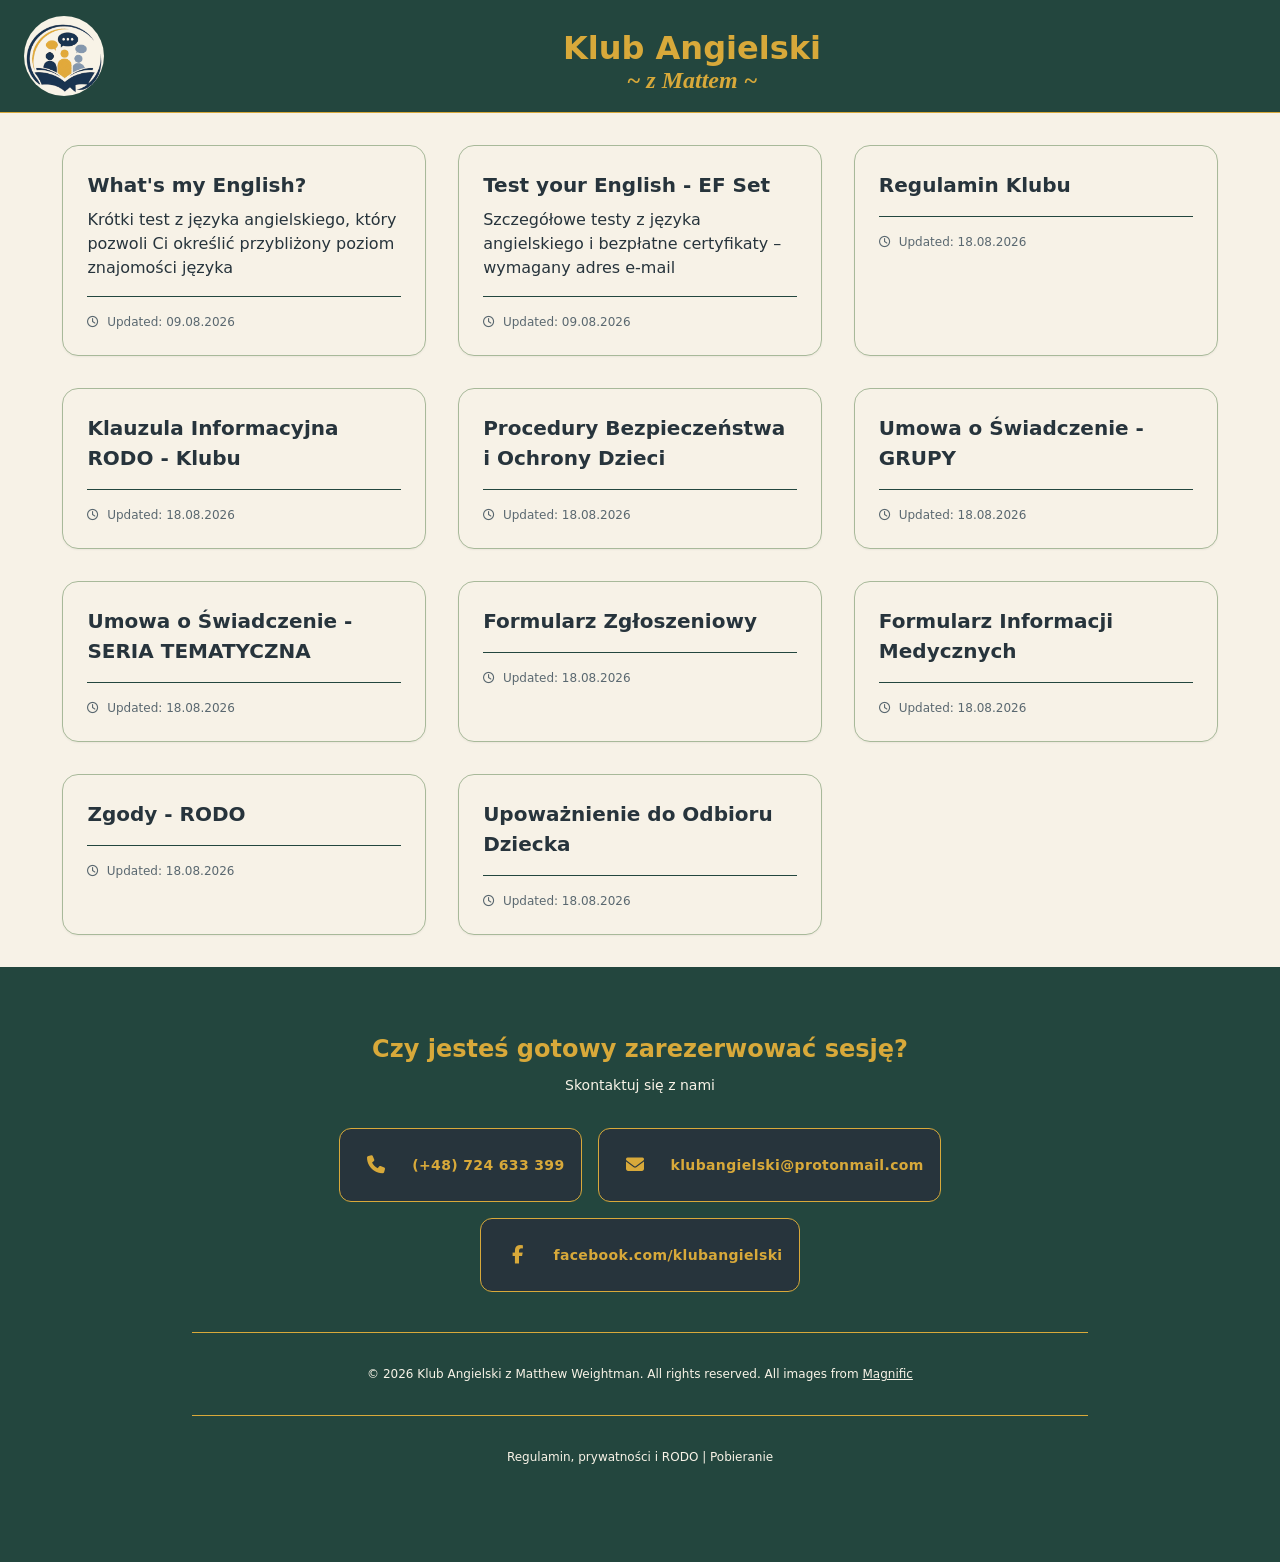
==== commit 2b15a773: "Add umowa Seria, update versions, add card for umowa seria" ====
--- a/pobieranie.html
+++ b/pobieranie.html
@@ -104,6 +104,19 @@
             </div>
 
             <div class="card-item">
+                <a href="resources/Umowa o świadczenie usług edukacyjnych SERIA.pdf" target="_blank"
+                    rel="noopener noreferrer">
+                    <div>
+                        <h3 class="card-title">Umowa o&nbsp;Świadczenie - SERIA TEMATYCZNA</h3>
+
+                    </div>
+                    <div class="card-footer">
+                        <span><i class="fa-regular fa-clock mr-1"></i> Updated: 18.08.2026</span>
+                    </div>
+                </a>
+            </div>
+
+            <div class="card-item">
                 <a href="resources/FORMULARZ ZGŁOSZENIOWY.pdf" target="_blank"
                     rel="noopener noreferrer">
                     <div>
